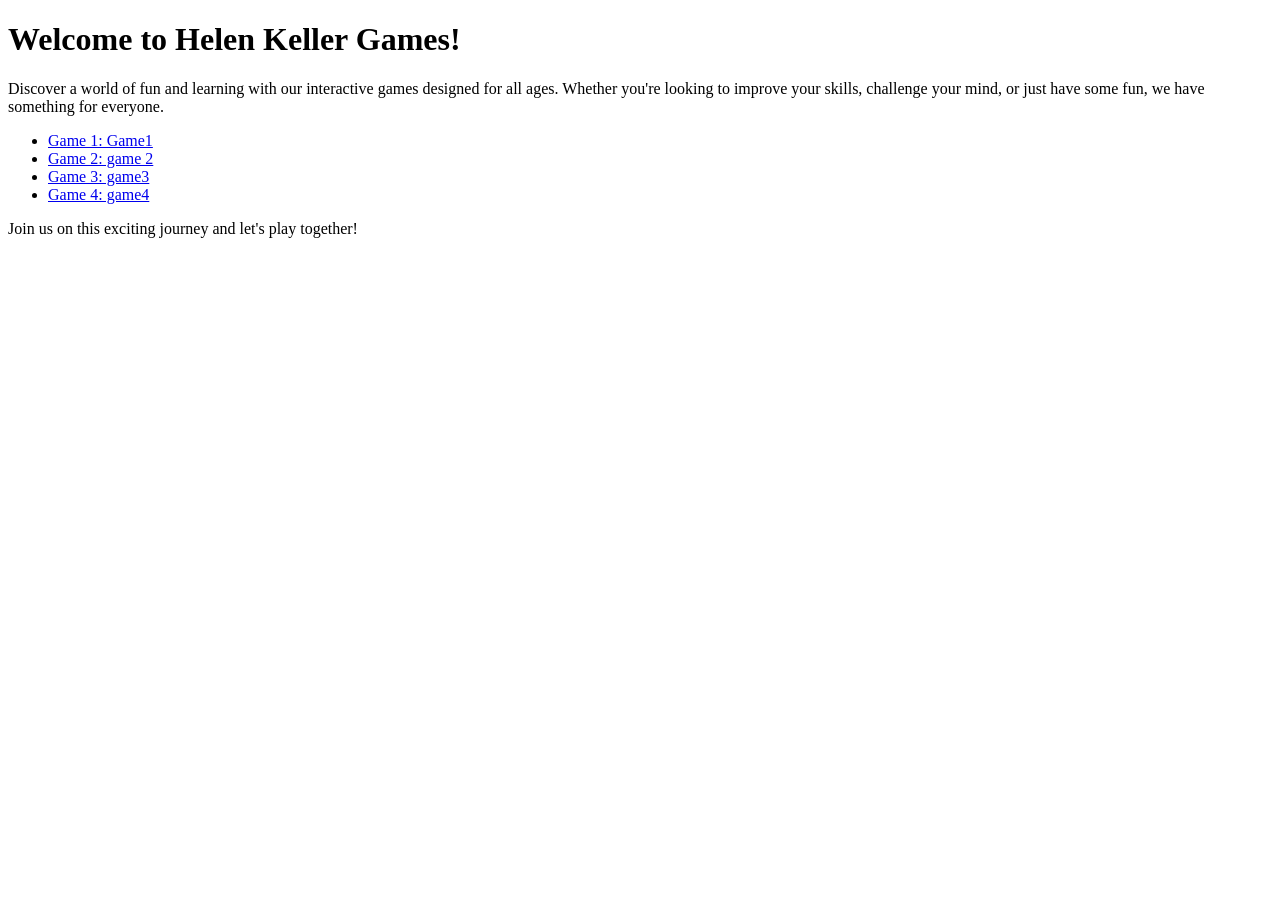
==== index.html @ 1b51964e "Add files via upload" ====
<!DOCTYPE html>
<html lang="en">
<head>
    <meta charset="UTF-8">
    <meta name="viewport" content="width=device-width, initial-scale=1.0">
    <title>Helen Keller Games - Welcome to my interactive games!</title>
</head>
<body>
    <h1>Welcome to Helen Keller Games!</h1>
    <p>Discover a world of fun and learning with our interactive games designed for all ages. Whether you're looking to improve your skills, challenge your mind, or just have some fun, we have something for everyone.</p>
    <ul>
        <li><a href="game1.html">Game 1: Game1</a></li> 
   <!--Note: The game names "Game1", "Game2", "Game3", and "Game4" are placeholders. You can replace them with the actual names of the games you have created.-->
        <li><a href="game2.html">Game 2: game 2</a></li>
        <li><a href="game3.html">Game 3: game3</a></li>
        <li><a href="game4.html">Game 4: game4</a></li>
    </ul>
    <p>Join us on this exciting journey and let's play together!</p>
</body>
</html>
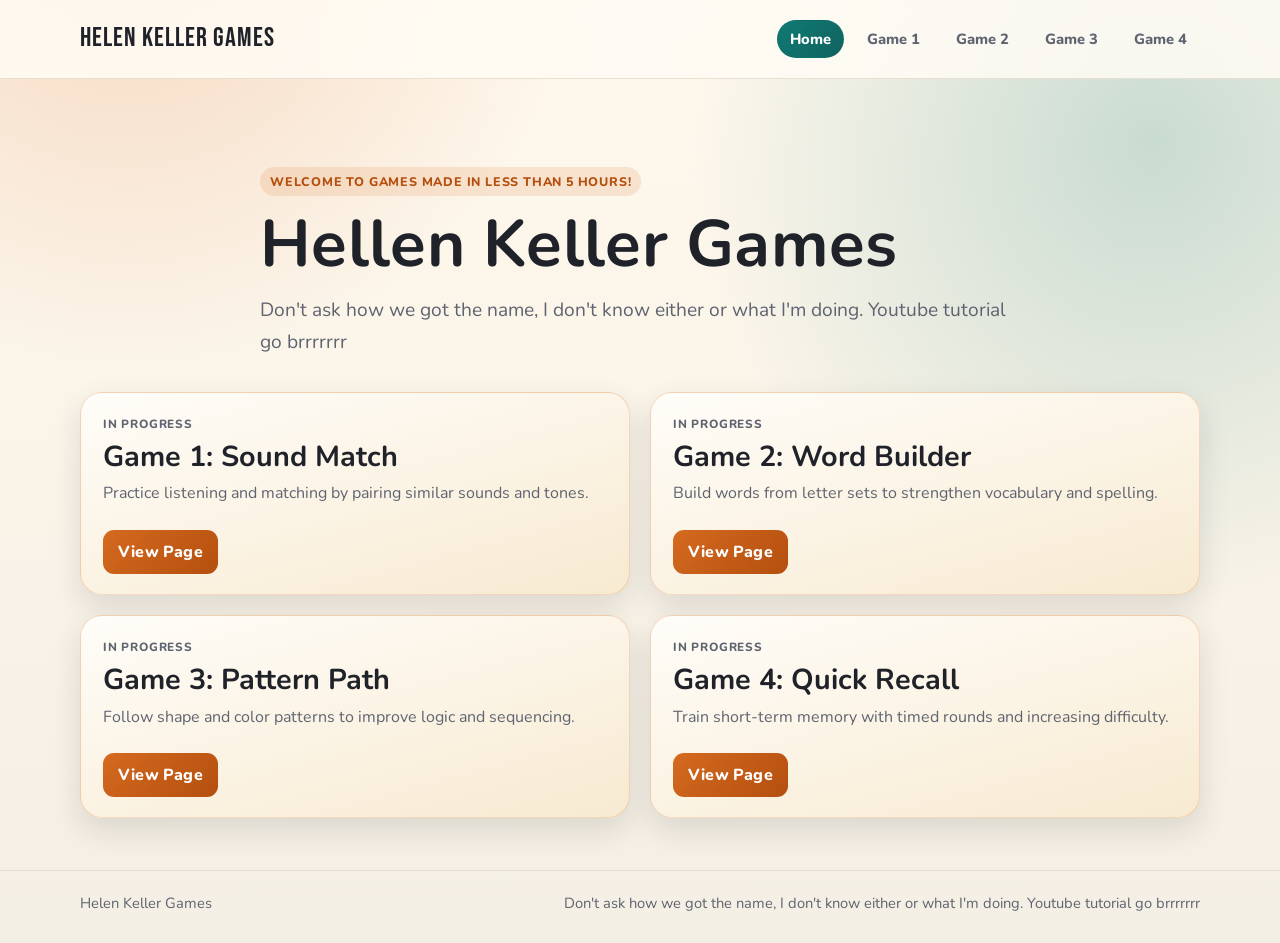
==== commit 63dd4843: "Add files via upload" ====
--- a/index.html
+++ b/index.html
@@ -1,20 +1,86 @@
-<!DOCTYPE html>
-<html lang="en">
-<head>
-    <meta charset="UTF-8">
-    <meta name="viewport" content="width=device-width, initial-scale=1.0">
-    <title>Helen Keller Games - Welcome to my interactive games!</title>
-</head>
-<body>
-    <h1>Welcome to Helen Keller Games!</h1>
-    <p>Discover a world of fun and learning with our interactive games designed for all ages. Whether you're looking to improve your skills, challenge your mind, or just have some fun, we have something for everyone.</p>
-    <ul>
-        <li><a href="game1.html">Game 1: Game1</a></li> 
-   <!--Note: The game names "Game1", "Game2", "Game3", and "Game4" are placeholders. You can replace them with the actual names of the games you have created.-->
-        <li><a href="game2.html">Game 2: game 2</a></li>
-        <li><a href="game3.html">Game 3: game3</a></li>
-        <li><a href="game4.html">Game 4: game4</a></li>
-    </ul>
-    <p>Join us on this exciting journey and let's play together!</p>
-</body>
-</html>
+<!DOCTYPE html>
+<html lang="en">
+<head>
+  <!-- Basic page setup: character encoding, responsive viewport, title, and shared fonts/styles. -->
+  <meta charset="UTF-8" />
+  <meta name="viewport" content="width=device-width, initial-scale=1.0" />
+  <title>Helen Keller Games - Welcome to games made in less than 5 hours!</title>
+  <link rel="preconnect" href="https://fonts.googleapis.com" />
+  <link rel="preconnect" href="https://fonts.gstatic.com" crossorigin />
+  <link href="https://fonts.googleapis.com/css2?family=Bebas+Neue&family=Nunito:wght@400;600;700;800&display=swap" rel="stylesheet" />
+  <link rel="stylesheet" href="styles.css" />
+</head>
+<body class="home-page">
+  <!-- Header: sticky top navigation used to move between Home and each game page. -->
+  <header class="site-header">
+    <div class="container nav-wrap">
+      <a class="brand" href="index.html">Helen Keller Games</a>
+      <nav aria-label="Main navigation">
+        <ul class="nav-list">
+          <li><a href="index.html" class="active">Home</a></li>
+          <li><a href="game1.html">Game 1</a></li>
+          <li><a href="game2.html">Game 2</a></li>
+          <li><a href="game3.html">Game 3</a></li>
+          <li><a href="game4.html">Game 4</a></li>
+        </ul>
+      </nav>
+    </div>
+  </header>
+
+  <main>
+    <!-- Hero: intro text for the homepage (kicker, main heading, and supporting paragraph). -->
+    <section class="hero">
+      <div class="container hero-inner">
+        <p class="kicker">Welcome to games made in less than 5 hours!</p>
+        <!--Top text -->
+        <h1>Hellen Keller Games</h1>
+        <p class="lead">Don't ask how we got the name, I don't know either or what I'm doing. Youtube tutorial go brrrrrrr</p>
+        <!--Bottom text -->
+      </div>
+    </section>
+
+    <!-- Game grid: cards for each game with status, summary, and a link to that game's page. -->
+    <section class="container game-grid" aria-label="Game list">
+      <article class="game-card">
+        <p class="chip">In Progress</p>
+        <h2>Game 1: Sound Match</h2>
+        <p>Practice listening and matching by pairing similar sounds and tones.</p>
+        <a class="btn" href="game1.html">View Page</a>
+      </article>
+
+      <article class="game-card">
+        <p class="chip">In Progress</p>
+        <h2>Game 2: Word Builder</h2>
+        <p>Build words from letter sets to strengthen vocabulary and spelling.</p>
+        <a class="btn" href="game2.html">View Page</a>
+      </article>
+
+      <article class="game-card">
+        <p class="chip">In Progress</p>
+        <h2>Game 3: Pattern Path</h2>
+        <p>Follow shape and color patterns to improve logic and sequencing.</p>
+        <a class="btn" href="game3.html">View Page</a>
+      </article>
+
+      <article class="game-card">
+        <p class="chip">In Progress</p>
+        <h2>Game 4: Quick Recall</h2>
+        <p>Train short-term memory with timed rounds and increasing difficulty.</p>
+        <a class="btn" href="game4.html">View Page</a>
+      </article>
+    </section>
+  </main>
+
+  <!-- Footer: persistent site label and custom footer message. -->
+  <footer class="site-footer">
+    <div class="container footer-inner">
+      <p>Helen Keller Games</p>
+      <p>Don't ask how we got the name, I don't know either or what I'm doing. Youtube tutorial go brrrrrrr</p>
+    </div>
+  </footer>
+</body>
+</html>
+
+
+
+
--- a/styles.css
+++ b/styles.css
@@ -0,0 +1,342 @@
+/* Design tokens: site color palette and shared shadows. */
+:root {
+  --bg: #f4efe4;
+  --ink: #20222a;
+  --muted: #5f6470;
+  --paper: #fffdf8;
+  --sand: #f3d7a6;
+  --orange: #d56a20;
+  --orange-strong: #b44f0e;
+  --teal: #0f7a74;
+  --line: #e7dfd2;
+  --shadow-soft: 0 12px 30px rgba(22, 28, 35, 0.12);
+  --shadow-float: 0 20px 46px rgba(22, 28, 35, 0.18);
+}
+
+/* Global box model reset for predictable sizing. */
+* {
+  box-sizing: border-box;
+}
+
+/* Remove browser default margins/padding. */
+html,
+body {
+  margin: 0;
+  padding: 0;
+}
+
+/* Base page styling: typography, background, and full-height layout. */
+body {
+  font-family: "Nunito", "Segoe UI", sans-serif;
+  color: var(--ink);
+  min-height: 100vh;
+  background:
+    radial-gradient(circle at 10% -10%, rgba(213, 106, 32, 0.24), transparent 30%),
+    radial-gradient(circle at 90% 15%, rgba(15, 122, 116, 0.22), transparent 33%),
+    linear-gradient(180deg, #fff8ed 0%, var(--bg) 100%);
+  display: flex;
+  flex-direction: column;
+}
+
+/* Let main content grow so footer stays at the bottom. */
+main {
+  flex: 1;
+}
+
+/* Shared width container used across pages. */
+.container {
+  width: min(1120px, 92%);
+  margin: 0 auto;
+}
+
+/* Sticky top header with translucent background and blur. */
+.site-header {
+  position: sticky;
+  top: 0;
+  z-index: 40;
+  background: rgba(255, 252, 245, 0.85);
+  backdrop-filter: blur(10px);
+  border-bottom: 1px solid var(--line);
+}
+
+/* Horizontal nav layout container. */
+.nav-wrap {
+  min-height: 78px;
+  display: flex;
+  justify-content: space-between;
+  align-items: center;
+  gap: 12px;
+}
+
+/* Site wordmark styling. */
+.brand {
+  font-family: "Bebas Neue", "Arial Narrow", sans-serif;
+  font-size: clamp(1.7rem, 2.1vw, 2.2rem);
+  letter-spacing: 1px;
+  color: var(--ink);
+  text-decoration: none;
+  line-height: 1;
+}
+
+/* Navigation list layout and spacing. */
+.nav-list {
+  list-style: none;
+  margin: 0;
+  padding: 0;
+  display: flex;
+  align-items: center;
+  gap: 10px;
+  flex-wrap: wrap;
+  justify-content: flex-end;
+}
+
+/* Base nav link style and interaction transition. */
+.nav-list a {
+  display: inline-block;
+  padding: 8px 12px;
+  border-radius: 999px;
+  text-decoration: none;
+  font-weight: 800;
+  font-size: 0.92rem;
+  color: var(--muted);
+  border: 1px solid transparent;
+  transition: transform 160ms ease, background-color 160ms ease, color 160ms ease, border-color 160ms ease;
+}
+
+/* Hover treatment for nav links. */
+.nav-list a:hover {
+  transform: translateY(-1px);
+  border-color: var(--line);
+  color: var(--ink);
+}
+
+/* Active nav item styling. */
+.nav-list a.active {
+  background: linear-gradient(135deg, var(--teal), #11625e);
+  color: #fff;
+}
+
+/* Homepage hero spacing and entrance animation. */
+.hero {
+  padding: clamp(48px, 8vw, 88px) 0 30px;
+  animation: fade-rise 500ms ease-out;
+}
+
+/* Limits the hero text line length. */
+.hero-inner {
+  max-width: 760px;
+}
+
+/* Small highlighted label above heading. */
+.kicker {
+  margin: 0 0 12px;
+  display: inline-block;
+  padding: 6px 10px;
+  border-radius: 999px;
+  background: rgba(213, 106, 32, 0.14);
+  color: var(--orange-strong);
+  font-size: 0.78rem;
+  letter-spacing: 0.8px;
+  text-transform: uppercase;
+  font-weight: 800;
+}
+
+/* Normalize heading spacing and line-height. */
+h1,
+h2,
+h3,
+h4,
+h5,
+h6 {
+  margin-top: 0;
+  line-height: 1.12;
+}
+
+/* Primary heading scale. */
+h1 {
+  margin-bottom: 14px;
+  font-size: clamp(2.2rem, 6vw, 4.1rem);
+  letter-spacing: 0.3px;
+}
+
+/* Secondary heading scale. */
+h2 {
+  font-size: clamp(1.3rem, 2.3vw, 1.8rem);
+  margin-bottom: 8px;
+}
+
+/* Remove default top margin from paragraphs. */
+p {
+  margin-top: 0;
+}
+
+/* Lead paragraph style in the hero area. */
+.lead {
+  margin: 0;
+  font-size: clamp(1.05rem, 2.3vw, 1.2rem);
+  line-height: 1.62;
+  color: var(--muted);
+}
+
+/* Card grid for homepage game entries. */
+.game-grid {
+  display: grid;
+  grid-template-columns: repeat(2, minmax(0, 1fr));
+  gap: 20px;
+  padding: 4px 0 52px;
+}
+
+/* Shared card shell for home/game page cards. */
+.game-card,
+.game-page-card {
+  border-radius: 22px;
+  border: 1px solid rgba(213, 106, 32, 0.24);
+  background:
+    linear-gradient(165deg, #fffdf9 0%, #f7ead1 100%);
+  box-shadow: var(--shadow-soft);
+}
+
+/* Individual homepage card behavior and reveal animation. */
+.game-card {
+  padding: 22px 22px 20px;
+  transform: translateY(0);
+  transition: transform 220ms ease, box-shadow 220ms ease;
+  animation: fade-rise 450ms ease-out both;
+}
+
+/* Stagger the card entrance animations. */
+.game-card:nth-child(2) { animation-delay: 70ms; }
+.game-card:nth-child(3) { animation-delay: 140ms; }
+.game-card:nth-child(4) { animation-delay: 210ms; }
+
+/* Lift card on hover for depth feedback. */
+.game-card:hover {
+  transform: translateY(-4px);
+  box-shadow: var(--shadow-float);
+}
+
+/* Card paragraph readability tuning. */
+.game-card p {
+  color: var(--muted);
+  line-height: 1.55;
+}
+
+/* Small status badge text. */
+.chip {
+  margin-bottom: 8px;
+  font-weight: 800;
+  font-size: 0.74rem;
+  color: #0e615d;
+  text-transform: uppercase;
+  letter-spacing: 0.8px;
+}
+
+/* Reusable button style. */
+.btn {
+  display: inline-block;
+  margin-top: 8px;
+  border: 0;
+  text-decoration: none;
+  font-weight: 800;
+  letter-spacing: 0.2px;
+  color: #fff;
+  background: linear-gradient(135deg, var(--orange), var(--orange-strong));
+  padding: 11px 15px;
+  border-radius: 11px;
+  transition: transform 160ms ease, filter 160ms ease;
+}
+
+/* Button hover motion and brightness bump. */
+.btn:hover {
+  transform: translateY(-1px);
+  filter: brightness(1.06);
+}
+
+/* Vertical spacing for game pages. */
+.page-main {
+  padding: clamp(34px, 6vw, 66px) 0;
+}
+
+/* Game page content card sizing and animation. */
+.game-page-card {
+  max-width: 760px;
+  padding: clamp(22px, 4vw, 34px);
+  animation: fade-rise 420ms ease-out;
+}
+
+/* Text style inside game page cards. */
+.game-page-card p {
+  line-height: 1.6;
+  color: var(--muted);
+}
+
+/* Alternate accent treatment for game pages. */
+.game-page .game-page-card {
+  border-color: rgba(15, 122, 116, 0.25);
+  background: linear-gradient(165deg, #fffdf9 0%, #eaf6f5 100%);
+}
+
+/* Footer container spacing and top border. */
+.site-footer {
+  border-top: 1px solid var(--line);
+  padding: 22px 0 30px;
+}
+
+/* Footer content layout and typography. */
+.footer-inner {
+  display: flex;
+  justify-content: space-between;
+  align-items: center;
+  gap: 10px;
+  color: var(--muted);
+  font-size: 0.92rem;
+}
+
+/* Remove footer paragraph default margin. */
+.footer-inner p {
+  margin: 0;
+}
+
+/* Shared fade/slide entrance animation. */
+@keyframes fade-rise {
+  from {
+    opacity: 0;
+    transform: translateY(10px);
+  }
+
+  to {
+    opacity: 1;
+    transform: translateY(0);
+  }
+}
+
+/* Tablet breakpoint: stack game cards to one column. */
+@media (max-width: 900px) {
+  .game-grid {
+    grid-template-columns: 1fr;
+  }
+}
+
+/* Mobile breakpoint: stack nav/footer and tighten nav link sizing. */
+@media (max-width: 760px) {
+  .nav-wrap {
+    padding: 10px 0 14px;
+    flex-direction: column;
+    align-items: flex-start;
+  }
+
+  .nav-list {
+    width: 100%;
+    justify-content: flex-start;
+  }
+
+  .nav-list a {
+    padding: 8px 10px;
+    font-size: 0.87rem;
+  }
+
+  .footer-inner {
+    flex-direction: column;
+    align-items: flex-start;
+  }
+}
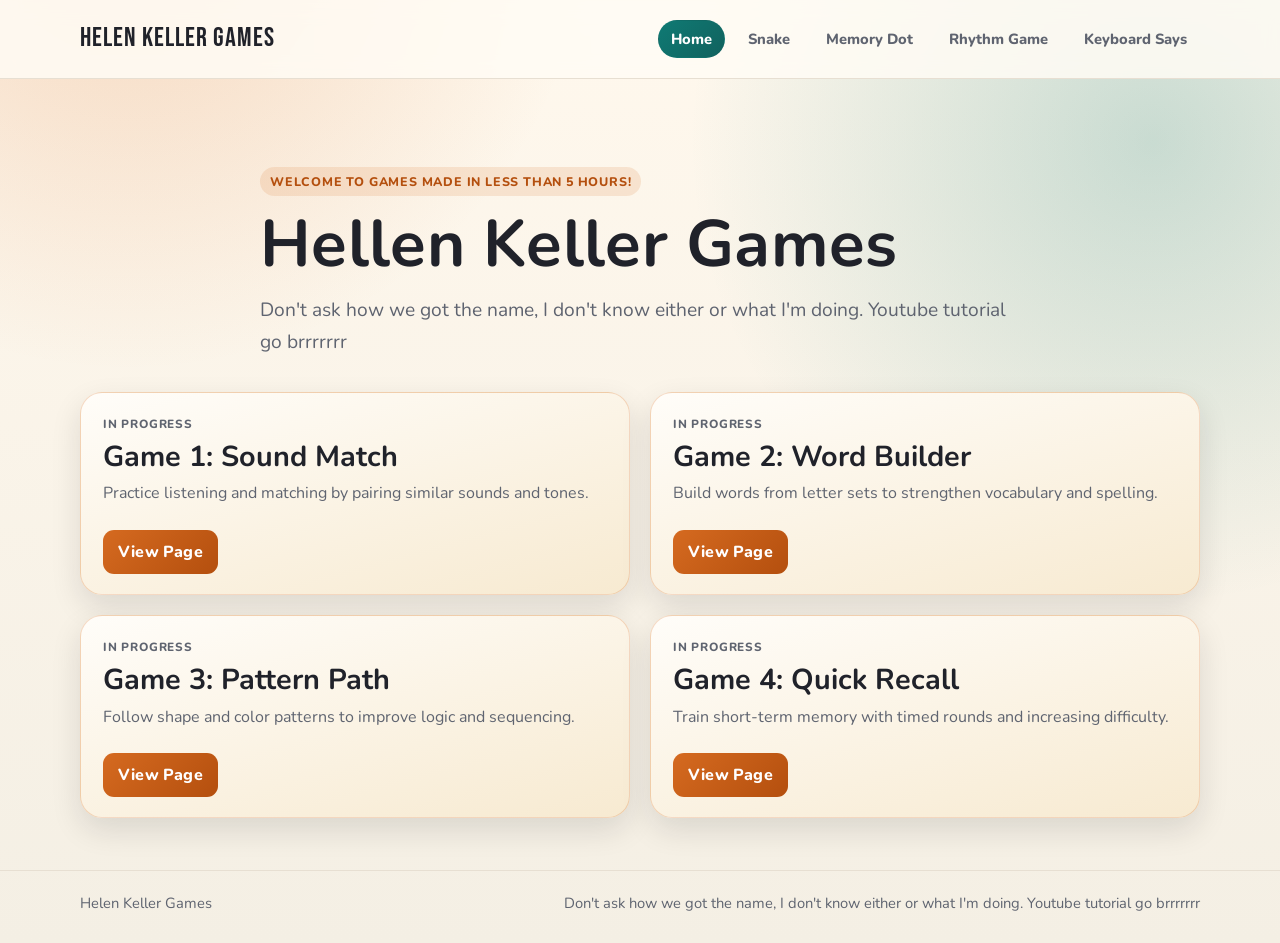
==== commit 85d2a36b: "Update index.html" ====
--- a/index.html
+++ b/index.html
@@ -18,10 +18,10 @@
       <nav aria-label="Main navigation">
         <ul class="nav-list">
           <li><a href="index.html" class="active">Home</a></li>
-          <li><a href="game1.html">Game 1</a></li>
-          <li><a href="game2.html">Game 2</a></li>
-          <li><a href="game3.html">Game 3</a></li>
-          <li><a href="game4.html">Game 4</a></li>
+          <li><a href="game1.html">Snake</a></li>
+          <li><a href="game2.html">Memory Dot</a></li>
+          <li><a href="game3.html">Rhythm Game</a></li>
+          <li><a href="game4.html">Keyboard Says</a></li>
         </ul>
       </nav>
     </div>
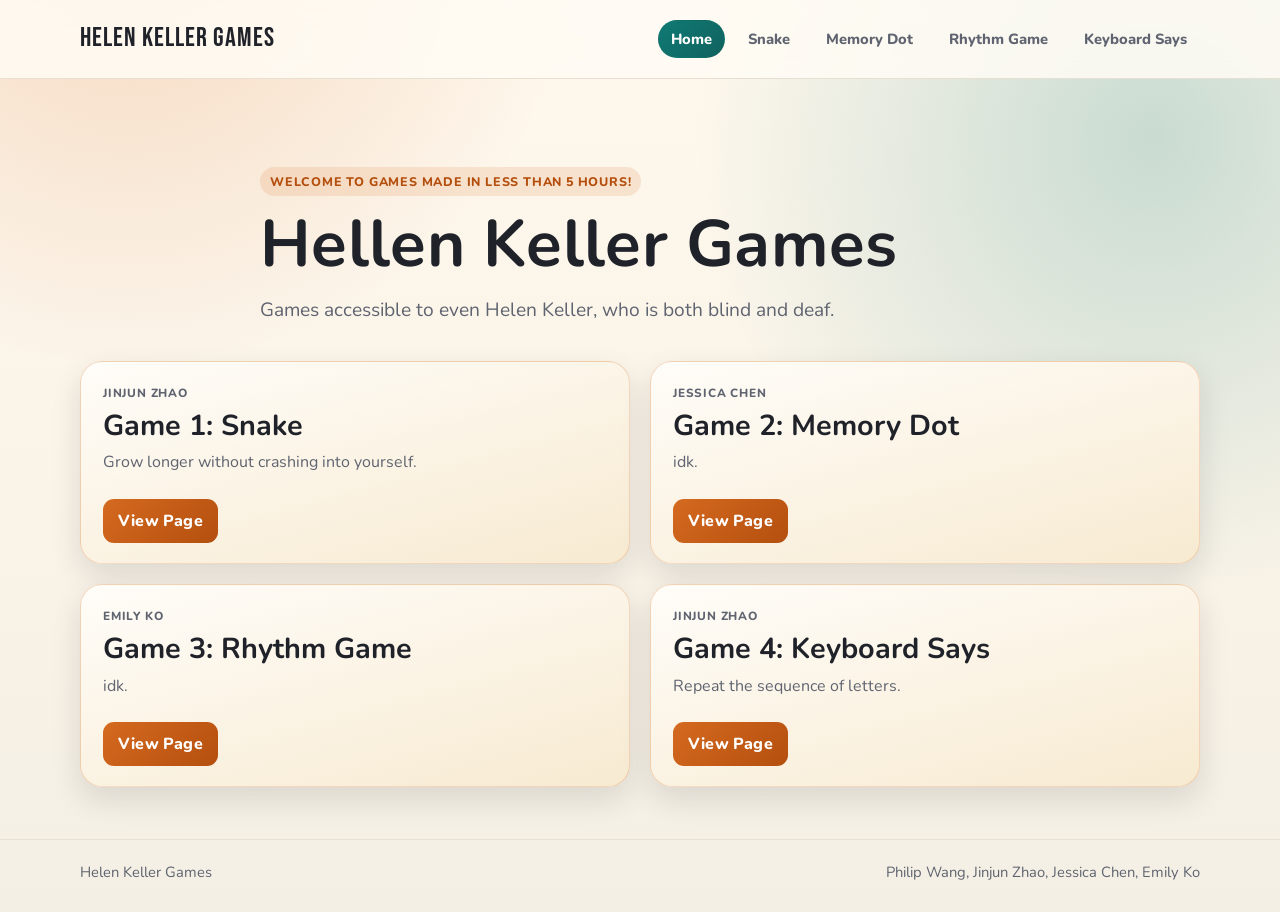
==== commit 0fc5f78b: "Update index.html" ====
--- a/index.html
+++ b/index.html
@@ -34,7 +34,7 @@
         <p class="kicker">Welcome to games made in less than 5 hours!</p>
         <!--Top text -->
         <h1>Hellen Keller Games</h1>
-        <p class="lead">Don't ask how we got the name, I don't know either or what I'm doing. Youtube tutorial go brrrrrrr</p>
+        <p class="lead">Games accessible to even Helen Keller, who is both blind and deaf.</p>
         <!--Bottom text -->
       </div>
     </section>
@@ -42,30 +42,30 @@
     <!-- Game grid: cards for each game with status, summary, and a link to that game's page. -->
     <section class="container game-grid" aria-label="Game list">
       <article class="game-card">
-        <p class="chip">In Progress</p>
-        <h2>Game 1: Sound Match</h2>
-        <p>Practice listening and matching by pairing similar sounds and tones.</p>
+        <p class="chip">Jinjun Zhao</p>
+        <h2>Game 1: Snake</h2>
+        <p>Grow longer without crashing into yourself.</p>
         <a class="btn" href="game1.html">View Page</a>
       </article>
 
       <article class="game-card">
-        <p class="chip">In Progress</p>
-        <h2>Game 2: Word Builder</h2>
-        <p>Build words from letter sets to strengthen vocabulary and spelling.</p>
+        <p class="chip">Jessica Chen</p>
+        <h2>Game 2: Memory Dot</h2>
+        <p>idk.</p>
         <a class="btn" href="game2.html">View Page</a>
       </article>
 
       <article class="game-card">
-        <p class="chip">In Progress</p>
-        <h2>Game 3: Pattern Path</h2>
-        <p>Follow shape and color patterns to improve logic and sequencing.</p>
+        <p class="chip">Emily Ko</p>
+        <h2>Game 3: Rhythm Game</h2>
+        <p>idk.</p>
         <a class="btn" href="game3.html">View Page</a>
       </article>
 
       <article class="game-card">
-        <p class="chip">In Progress</p>
-        <h2>Game 4: Quick Recall</h2>
-        <p>Train short-term memory with timed rounds and increasing difficulty.</p>
+        <p class="chip">Jinjun Zhao</p>
+        <h2>Game 4: Keyboard Says</h2>
+        <p>Repeat the sequence of letters.</p>
         <a class="btn" href="game4.html">View Page</a>
       </article>
     </section>
@@ -75,7 +75,7 @@
   <footer class="site-footer">
     <div class="container footer-inner">
       <p>Helen Keller Games</p>
-      <p>Don't ask how we got the name, I don't know either or what I'm doing. Youtube tutorial go brrrrrrr</p>
+      <p>Philip Wang, Jinjun Zhao, Jessica Chen, Emily Ko</p>
     </div>
   </footer>
 </body>
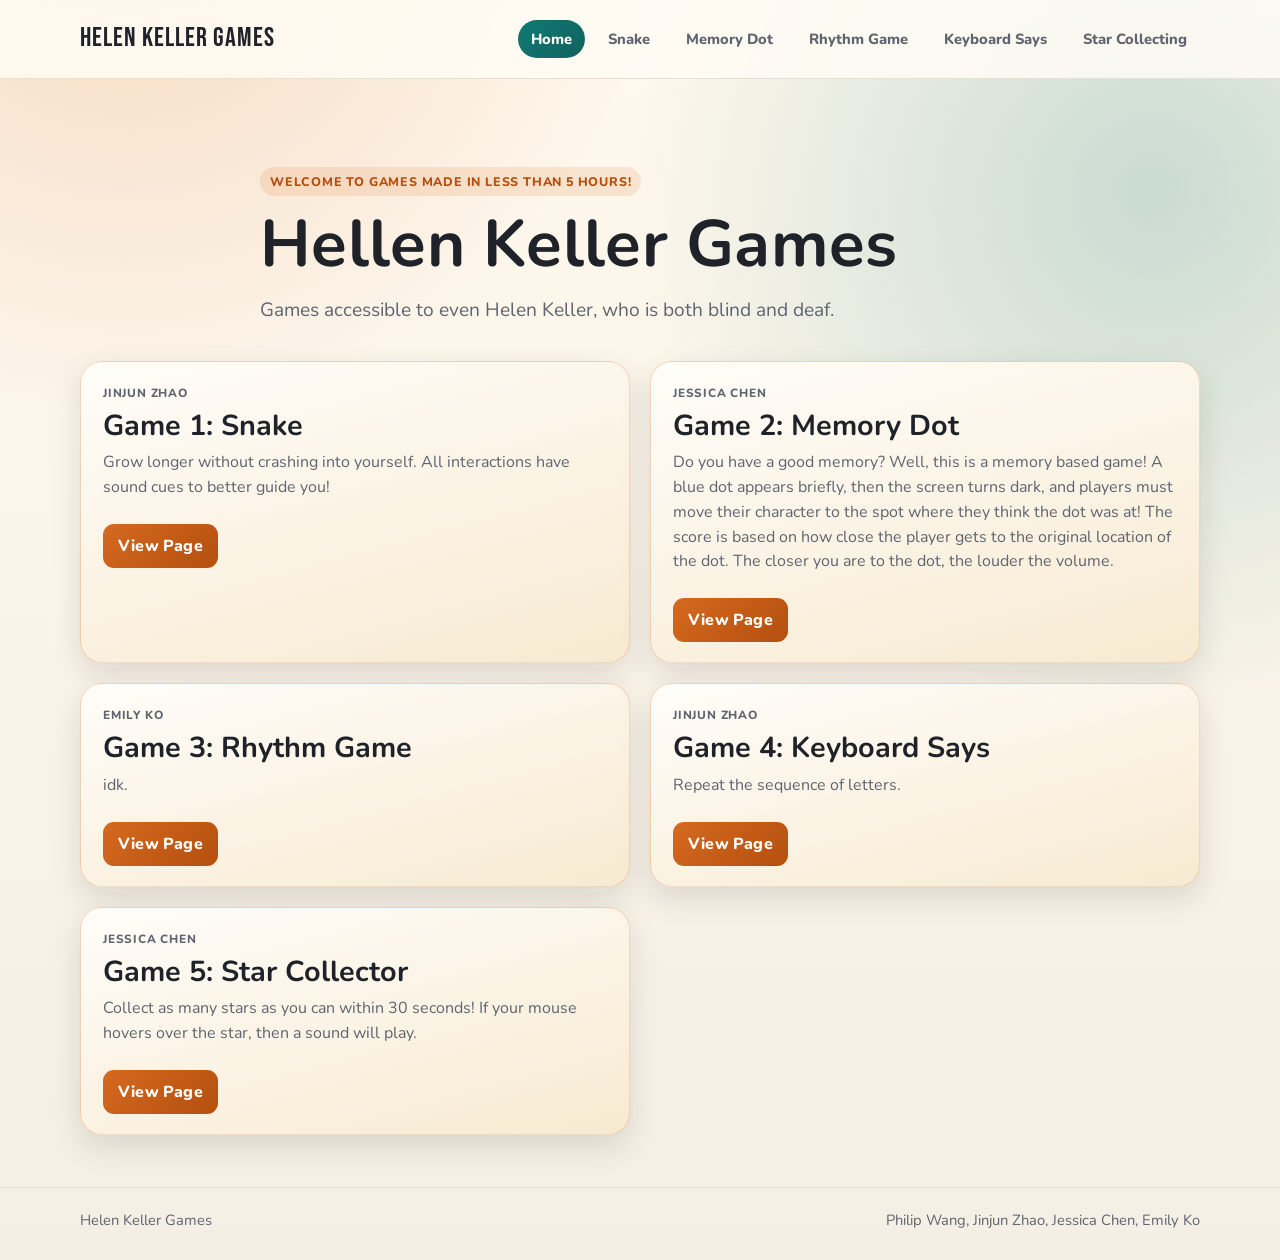
==== commit 6b5b690e: "Update index.html" ====
--- a/index.html
+++ b/index.html
@@ -1,7 +1,6 @@
 <!DOCTYPE html>
 <html lang="en">
 <head>
-  <!-- Basic page setup: character encoding, responsive viewport, title, and shared fonts/styles. -->
   <meta charset="UTF-8" />
   <meta name="viewport" content="width=device-width, initial-scale=1.0" />
   <title>Helen Keller Games - Welcome to games made in less than 5 hours!</title>
@@ -11,7 +10,6 @@
   <link rel="stylesheet" href="styles.css" />
 </head>
 <body class="home-page">
-  <!-- Header: sticky top navigation used to move between Home and each game page. -->
   <header class="site-header">
     <div class="container nav-wrap">
       <a class="brand" href="index.html">Helen Keller Games</a>
@@ -22,56 +20,53 @@
           <li><a href="game2.html">Memory Dot</a></li>
           <li><a href="game3.html">Rhythm Game</a></li>
           <li><a href="game4.html">Keyboard Says</a></li>
+          <li><a href="game5.html">Star Collecting</a></li>
         </ul>
       </nav>
     </div>
   </header>
-
   <main>
-    <!-- Hero: intro text for the homepage (kicker, main heading, and supporting paragraph). -->
     <section class="hero">
       <div class="container hero-inner">
         <p class="kicker">Welcome to games made in less than 5 hours!</p>
-        <!--Top text -->
         <h1>Hellen Keller Games</h1>
         <p class="lead">Games accessible to even Helen Keller, who is both blind and deaf.</p>
-        <!--Bottom text -->
       </div>
     </section>
-
-    <!-- Game grid: cards for each game with status, summary, and a link to that game's page. -->
     <section class="container game-grid" aria-label="Game list">
       <article class="game-card">
         <p class="chip">Jinjun Zhao</p>
         <h2>Game 1: Snake</h2>
-        <p>Grow longer without crashing into yourself.</p>
+        <p>Grow longer without crashing into yourself. All interactions have sound cues to better guide you!</p>
         <a class="btn" href="game1.html">View Page</a>
       </article>
-
       <article class="game-card">
         <p class="chip">Jessica Chen</p>
         <h2>Game 2: Memory Dot</h2>
-        <p>idk.</p>
+        <p>Do you have a good memory? Well, this is a memory based game! A blue dot appears briefly, then the screen turns dark, and players must move their character to the spot where they think the dot was at! The score is based on how close the player gets to the original location of the dot. The closer you are to the dot, the louder the volume. 
+</p>
         <a class="btn" href="game2.html">View Page</a>
       </article>
-
       <article class="game-card">
         <p class="chip">Emily Ko</p>
         <h2>Game 3: Rhythm Game</h2>
         <p>idk.</p>
         <a class="btn" href="game3.html">View Page</a>
       </article>
-
       <article class="game-card">
         <p class="chip">Jinjun Zhao</p>
         <h2>Game 4: Keyboard Says</h2>
         <p>Repeat the sequence of letters.</p>
         <a class="btn" href="game4.html">View Page</a>
       </article>
+      <article class="game-card">
+        <p class="chip">Jessica Chen</p>
+        <h2>Game 5: Star Collector</h2>
+        <p>Collect as many stars as you can within 30 seconds! If your mouse hovers over the star, then a sound will play. </p>
+        <a class="btn" href="game4.html">View Page</a>
+      </article>
     </section>
   </main>
-
-  <!-- Footer: persistent site label and custom footer message. -->
   <footer class="site-footer">
     <div class="container footer-inner">
       <p>Helen Keller Games</p>
@@ -80,7 +75,3 @@
   </footer>
 </body>
 </html>
-
-
-
-
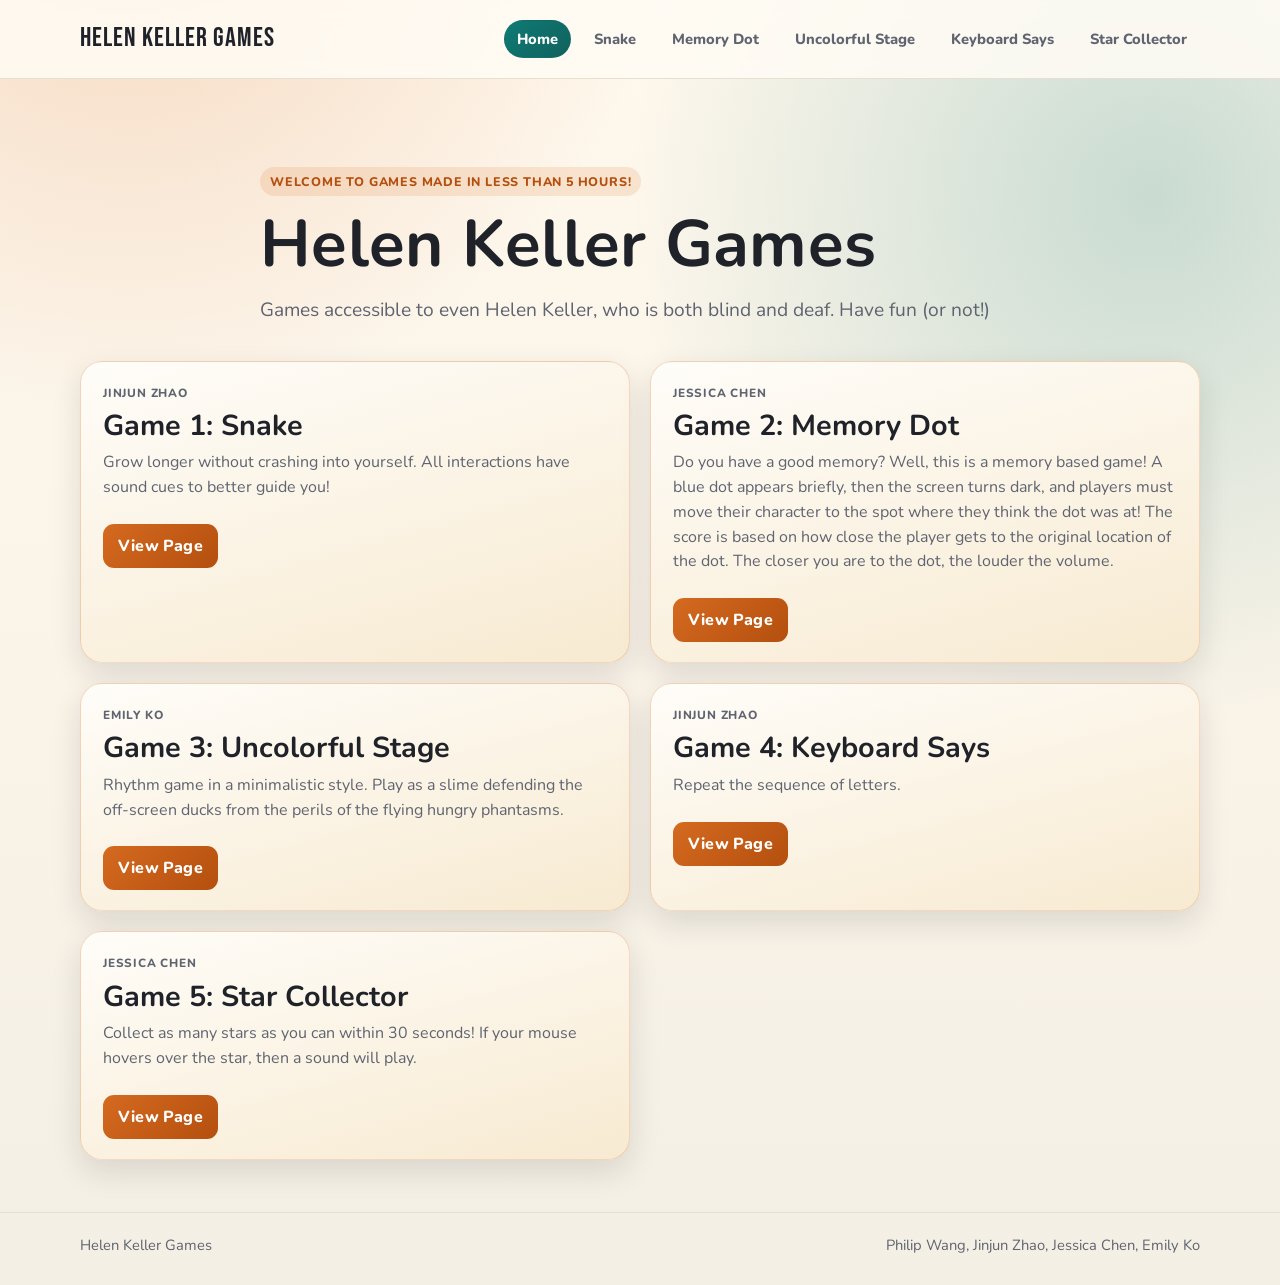
==== commit 65d80f25: "Update index.html" ====
--- a/index.html
+++ b/index.html
@@ -18,9 +18,9 @@
           <li><a href="index.html" class="active">Home</a></li>
           <li><a href="game1.html">Snake</a></li>
           <li><a href="game2.html">Memory Dot</a></li>
-          <li><a href="game3.html">Rhythm Game</a></li>
+          <li><a href="game3.html">Uncolorful Stage</a></li>
           <li><a href="game4.html">Keyboard Says</a></li>
-          <li><a href="game5.html">Star Collecting</a></li>
+          <li><a href="game5.html">Star Collector</a></li>
         </ul>
       </nav>
     </div>
@@ -29,8 +29,8 @@
     <section class="hero">
       <div class="container hero-inner">
         <p class="kicker">Welcome to games made in less than 5 hours!</p>
-        <h1>Hellen Keller Games</h1>
-        <p class="lead">Games accessible to even Helen Keller, who is both blind and deaf.</p>
+        <h1>Helen Keller Games</h1>
+        <p class="lead">Games accessible to even Helen Keller, who is both blind and deaf. Have fun (or not!)</p>
       </div>
     </section>
     <section class="container game-grid" aria-label="Game list">
@@ -49,8 +49,8 @@
       </article>
       <article class="game-card">
         <p class="chip">Emily Ko</p>
-        <h2>Game 3: Rhythm Game</h2>
-        <p>idk.</p>
+        <h2>Game 3: Uncolorful Stage</h2>
+        <p>Rhythm game in a minimalistic style. Play as a slime defending the off-screen ducks from the perils of the flying hungry phantasms.</p>
         <a class="btn" href="game3.html">View Page</a>
       </article>
       <article class="game-card">
--- a/styles.css
+++ b/styles.css
@@ -1,342 +1,343 @@
-/* Design tokens: site color palette and shared shadows. */
-:root {
-  --bg: #f4efe4;
-  --ink: #20222a;
-  --muted: #5f6470;
-  --paper: #fffdf8;
-  --sand: #f3d7a6;
-  --orange: #d56a20;
-  --orange-strong: #b44f0e;
-  --teal: #0f7a74;
-  --line: #e7dfd2;
-  --shadow-soft: 0 12px 30px rgba(22, 28, 35, 0.12);
-  --shadow-float: 0 20px 46px rgba(22, 28, 35, 0.18);
-}
-
-/* Global box model reset for predictable sizing. */
-* {
-  box-sizing: border-box;
-}
-
-/* Remove browser default margins/padding. */
-html,
-body {
-  margin: 0;
-  padding: 0;
-}
-
-/* Base page styling: typography, background, and full-height layout. */
-body {
-  font-family: "Nunito", "Segoe UI", sans-serif;
-  color: var(--ink);
-  min-height: 100vh;
-  background:
-    radial-gradient(circle at 10% -10%, rgba(213, 106, 32, 0.24), transparent 30%),
-    radial-gradient(circle at 90% 15%, rgba(15, 122, 116, 0.22), transparent 33%),
-    linear-gradient(180deg, #fff8ed 0%, var(--bg) 100%);
-  display: flex;
-  flex-direction: column;
-}
-
-/* Let main content grow so footer stays at the bottom. */
-main {
-  flex: 1;
-}
-
-/* Shared width container used across pages. */
-.container {
-  width: min(1120px, 92%);
-  margin: 0 auto;
-}
-
-/* Sticky top header with translucent background and blur. */
-.site-header {
-  position: sticky;
-  top: 0;
-  z-index: 40;
-  background: rgba(255, 252, 245, 0.85);
-  backdrop-filter: blur(10px);
-  border-bottom: 1px solid var(--line);
-}
-
-/* Horizontal nav layout container. */
-.nav-wrap {
-  min-height: 78px;
-  display: flex;
-  justify-content: space-between;
-  align-items: center;
-  gap: 12px;
-}
-
-/* Site wordmark styling. */
-.brand {
-  font-family: "Bebas Neue", "Arial Narrow", sans-serif;
-  font-size: clamp(1.7rem, 2.1vw, 2.2rem);
-  letter-spacing: 1px;
-  color: var(--ink);
-  text-decoration: none;
-  line-height: 1;
-}
-
-/* Navigation list layout and spacing. */
-.nav-list {
-  list-style: none;
-  margin: 0;
-  padding: 0;
-  display: flex;
-  align-items: center;
-  gap: 10px;
-  flex-wrap: wrap;
-  justify-content: flex-end;
-}
-
-/* Base nav link style and interaction transition. */
-.nav-list a {
-  display: inline-block;
-  padding: 8px 12px;
-  border-radius: 999px;
-  text-decoration: none;
-  font-weight: 800;
-  font-size: 0.92rem;
-  color: var(--muted);
-  border: 1px solid transparent;
-  transition: transform 160ms ease, background-color 160ms ease, color 160ms ease, border-color 160ms ease;
-}
-
-/* Hover treatment for nav links. */
-.nav-list a:hover {
-  transform: translateY(-1px);
-  border-color: var(--line);
-  color: var(--ink);
-}
-
-/* Active nav item styling. */
-.nav-list a.active {
-  background: linear-gradient(135deg, var(--teal), #11625e);
-  color: #fff;
-}
-
-/* Homepage hero spacing and entrance animation. */
-.hero {
-  padding: clamp(48px, 8vw, 88px) 0 30px;
-  animation: fade-rise 500ms ease-out;
-}
-
-/* Limits the hero text line length. */
-.hero-inner {
-  max-width: 760px;
-}
-
-/* Small highlighted label above heading. */
-.kicker {
-  margin: 0 0 12px;
-  display: inline-block;
-  padding: 6px 10px;
-  border-radius: 999px;
-  background: rgba(213, 106, 32, 0.14);
-  color: var(--orange-strong);
-  font-size: 0.78rem;
-  letter-spacing: 0.8px;
-  text-transform: uppercase;
-  font-weight: 800;
-}
-
-/* Normalize heading spacing and line-height. */
-h1,
-h2,
-h3,
-h4,
-h5,
-h6 {
-  margin-top: 0;
-  line-height: 1.12;
-}
-
-/* Primary heading scale. */
-h1 {
-  margin-bottom: 14px;
-  font-size: clamp(2.2rem, 6vw, 4.1rem);
-  letter-spacing: 0.3px;
-}
-
-/* Secondary heading scale. */
-h2 {
-  font-size: clamp(1.3rem, 2.3vw, 1.8rem);
-  margin-bottom: 8px;
-}
-
-/* Remove default top margin from paragraphs. */
-p {
-  margin-top: 0;
-}
-
-/* Lead paragraph style in the hero area. */
-.lead {
-  margin: 0;
-  font-size: clamp(1.05rem, 2.3vw, 1.2rem);
-  line-height: 1.62;
-  color: var(--muted);
-}
-
-/* Card grid for homepage game entries. */
-.game-grid {
-  display: grid;
-  grid-template-columns: repeat(2, minmax(0, 1fr));
-  gap: 20px;
-  padding: 4px 0 52px;
-}
-
-/* Shared card shell for home/game page cards. */
-.game-card,
-.game-page-card {
-  border-radius: 22px;
-  border: 1px solid rgba(213, 106, 32, 0.24);
-  background:
-    linear-gradient(165deg, #fffdf9 0%, #f7ead1 100%);
-  box-shadow: var(--shadow-soft);
-}
-
-/* Individual homepage card behavior and reveal animation. */
-.game-card {
-  padding: 22px 22px 20px;
-  transform: translateY(0);
-  transition: transform 220ms ease, box-shadow 220ms ease;
-  animation: fade-rise 450ms ease-out both;
-}
-
-/* Stagger the card entrance animations. */
-.game-card:nth-child(2) { animation-delay: 70ms; }
-.game-card:nth-child(3) { animation-delay: 140ms; }
-.game-card:nth-child(4) { animation-delay: 210ms; }
-
-/* Lift card on hover for depth feedback. */
-.game-card:hover {
-  transform: translateY(-4px);
-  box-shadow: var(--shadow-float);
-}
-
-/* Card paragraph readability tuning. */
-.game-card p {
-  color: var(--muted);
-  line-height: 1.55;
-}
-
-/* Small status badge text. */
-.chip {
-  margin-bottom: 8px;
-  font-weight: 800;
-  font-size: 0.74rem;
-  color: #0e615d;
-  text-transform: uppercase;
-  letter-spacing: 0.8px;
-}
-
-/* Reusable button style. */
-.btn {
-  display: inline-block;
-  margin-top: 8px;
-  border: 0;
-  text-decoration: none;
-  font-weight: 800;
-  letter-spacing: 0.2px;
-  color: #fff;
-  background: linear-gradient(135deg, var(--orange), var(--orange-strong));
-  padding: 11px 15px;
-  border-radius: 11px;
-  transition: transform 160ms ease, filter 160ms ease;
-}
-
-/* Button hover motion and brightness bump. */
-.btn:hover {
-  transform: translateY(-1px);
-  filter: brightness(1.06);
-}
-
-/* Vertical spacing for game pages. */
-.page-main {
-  padding: clamp(34px, 6vw, 66px) 0;
-}
-
-/* Game page content card sizing and animation. */
-.game-page-card {
-  max-width: 760px;
-  padding: clamp(22px, 4vw, 34px);
-  animation: fade-rise 420ms ease-out;
-}
-
-/* Text style inside game page cards. */
-.game-page-card p {
-  line-height: 1.6;
-  color: var(--muted);
-}
-
-/* Alternate accent treatment for game pages. */
-.game-page .game-page-card {
-  border-color: rgba(15, 122, 116, 0.25);
-  background: linear-gradient(165deg, #fffdf9 0%, #eaf6f5 100%);
-}
-
-/* Footer container spacing and top border. */
-.site-footer {
-  border-top: 1px solid var(--line);
-  padding: 22px 0 30px;
-}
-
-/* Footer content layout and typography. */
-.footer-inner {
-  display: flex;
-  justify-content: space-between;
-  align-items: center;
-  gap: 10px;
-  color: var(--muted);
-  font-size: 0.92rem;
-}
-
-/* Remove footer paragraph default margin. */
-.footer-inner p {
-  margin: 0;
-}
-
-/* Shared fade/slide entrance animation. */
-@keyframes fade-rise {
-  from {
-    opacity: 0;
-    transform: translateY(10px);
-  }
-
-  to {
-    opacity: 1;
-    transform: translateY(0);
-  }
-}
-
-/* Tablet breakpoint: stack game cards to one column. */
-@media (max-width: 900px) {
-  .game-grid {
-    grid-template-columns: 1fr;
-  }
-}
-
-/* Mobile breakpoint: stack nav/footer and tighten nav link sizing. */
-@media (max-width: 760px) {
-  .nav-wrap {
-    padding: 10px 0 14px;
-    flex-direction: column;
-    align-items: flex-start;
-  }
-
-  .nav-list {
-    width: 100%;
-    justify-content: flex-start;
-  }
-
-  .nav-list a {
-    padding: 8px 10px;
-    font-size: 0.87rem;
-  }
-
-  .footer-inner {
-    flex-direction: column;
-    align-items: flex-start;
-  }
-}
+/* Site color palette and shared shadows. Check colors later. */
+:root {
+  --bg: #f4efe4;
+  --ink: #20222a;
+  --muted: #5f6470;
+  --paper: #fffdf8;
+  --sand: #f3d7a6;
+  --orange: #d56a20;
+  --orange-strong: #b44f0e;
+  --teal: #0f7a74;
+  --line: #e7dfd2;
+  --shadow-soft: 0 12px 30px rgba(22, 28, 35, 0.12);
+  --shadow-float: 0 20px 46px rgba(22, 28, 35, 0.18);
+}
+
+/* Global sizing. */
+* {
+  box-sizing: border-box;
+}
+
+/* Remove browser default margins/padding. the original was not good looking. */
+html,
+body {
+  margin: 0;
+  padding: 0;
+}
+
+/* The font and how they are implimented. */
+body {
+  font-family: "Nunito", "Segoe UI", sans-serif;
+  color: var(--ink);
+  min-height: 100vh;
+  background:
+    radial-gradient(circle at 10% -10%, rgba(213, 106, 32, 0.24), transparent 30%),
+    radial-gradient(circle at 90% 15%, rgba(15, 122, 116, 0.22), transparent 33%),
+    linear-gradient(180deg, #fff8ed 0%, var(--bg) 100%);
+  display: flex;
+  flex-direction: column;
+}
+
+/* Let main content grow so footer stays at the bottom. */
+main {
+  flex: 1;
+}
+
+/* Same width container used across pages. */
+.container {
+  width: min(1120px, 92%);
+  margin: 0 auto;
+}
+
+/* Sticky top header with translucent background and blur. I am very proud of this. */
+.site-header {
+  position: sticky;
+  top: 0;
+  z-index: 40;
+  background: rgba(255, 252, 245, 0.85);
+  backdrop-filter: blur(10px);
+  border-bottom: 1px solid var(--line);
+}
+
+/* Horizontal nav layout container. */
+.nav-wrap {
+  min-height: 78px;
+  display: flex;
+  justify-content: space-between;
+  align-items: center;
+  gap: 12px;
+}
+
+/* Site wordmark styling. */
+.brand {
+  font-family: "Bebas Neue", "Arial Narrow", sans-serif;
+  font-size: clamp(1.7rem, 2.1vw, 2.2rem);
+  letter-spacing: 1px;
+  color: var(--ink);
+  text-decoration: none;
+  line-height: 1;
+}
+
+/* Navigation list layout and spacing. I think this is acurate, I don't know if this is standardized across screens. */
+.nav-list {
+  list-style: none;
+  margin: 0;
+  padding: 0;
+  display: flex;
+  align-items: center;
+  gap: 10px;
+  flex-wrap: wrap;
+  justify-content: flex-end;
+}
+
+/* Base nav link format and transition after touch */
+.nav-list a {
+  display: inline-block;
+  padding: 8px 12px;
+  border-radius: 999px;
+  text-decoration: none;
+  font-weight: 800;
+  font-size: 0.92rem;
+  color: var(--muted);
+  border: 1px solid transparent;
+  transition: transform 160ms ease, background-color 160ms ease, color 160ms ease, border-color 160ms ease;
+}
+
+/* Hover reaction for nav links. I don't think this works. */
+.nav-list a:hover {
+  transform: translateY(-1px);
+  border-color: var(--line);
+  color: var(--ink);
+}
+
+/* Active nav item styling. */
+.nav-list a.active {
+  background: linear-gradient(135deg, var(--teal), #11625e);
+  color: #fff;
+}
+
+/* Homepage spacing */
+.hero {
+  padding: clamp(48px, 8vw, 88px) 0 30px;
+  animation: fade-rise 500ms ease-out;
+}
+
+/* Limits the length of text on index. */
+.hero-inner {
+  max-width: 760px;
+}
+
+/* Small highlighted label above heading. */
+.kicker {
+  margin: 0 0 12px;
+  display: inline-block;
+  padding: 6px 10px;
+  border-radius: 999px;
+  background: rgba(213, 106, 32, 0.14);
+  color: var(--orange-strong);
+  font-size: 0.78rem;
+  letter-spacing: 0.8px;
+  text-transform: uppercase;
+  font-weight: 800;
+}
+
+/* Normalize heading spacing and line-height. */
+h1,
+h2,
+h3,
+h4,
+h5,
+h6 {
+  margin-top: 0;
+  line-height: 1.12;
+}
+
+/* Primary heading scale. */
+h1 {
+  margin-bottom: 14px;
+  font-size: clamp(2.2rem, 6vw, 4.1rem);
+  letter-spacing: 0.3px;
+}
+
+/* Secondary heading scale. Hopefully this doesn't overide everything. */
+h2 {
+  font-size: clamp(1.3rem, 2.3vw, 1.8rem);
+  margin-bottom: 8px;
+}
+
+/* Remove default top margin from paragraphs. */
+p {
+  margin-top: 0;
+}
+
+/* Lead paragraph style in the hero area. */
+.lead {
+  margin: 0;
+  font-size: clamp(1.05rem, 2.3vw, 1.2rem);
+  line-height: 1.62;
+  color: var(--muted);
+}
+
+/* Card grid for homepage game entries. */
+.game-grid {
+  display: grid;
+  grid-template-columns: repeat(2, minmax(0, 1fr));
+  gap: 20px;
+  padding: 4px 0 52px;
+}
+
+/* Shared card shell for home/game page cards. */
+.game-card,
+.game-page-card {
+  border-radius: 22px;
+  border: 1px solid rgba(213, 106, 32, 0.24);
+  background:
+    linear-gradient(165deg, #fffdf9 0%, #f7ead1 100%);
+  box-shadow: var(--shadow-soft);
+}
+
+/* Individual homepage card behavior and reveal animation. */
+.game-card {
+  padding: 22px 22px 20px;
+  transform: translateY(0);
+  transition: transform 220ms ease, box-shadow 220ms ease;
+  animation: fade-rise 450ms ease-out both;
+}
+
+/* Stagger the card entrance animations. */
+.game-card:nth-child(2) { animation-delay: 70ms; }
+.game-card:nth-child(3) { animation-delay: 140ms; }
+.game-card:nth-child(4) { animation-delay: 210ms; }
+
+/* Lift card on hover for depth feedback. */
+.game-card:hover {
+  transform: translateY(-4px);
+  box-shadow: var(--shadow-float);
+}
+
+/* Card paragraph readability tuning. */
+.game-card p {
+  color: var(--muted);
+  line-height: 1.55;
+}
+
+/* Small status badge text. */
+.chip {
+  margin-bottom: 8px;
+  font-weight: 800;
+  font-size: 0.74rem;
+  color: #0e615d;
+  text-transform: uppercase;
+  letter-spacing: 0.8px;
+}
+
+/* Reusable button style. */
+.btn {
+  display: inline-block;
+  margin-top: 8px;
+  border: 0;
+  text-decoration: none;
+  font-weight: 800;
+  letter-spacing: 0.2px;
+  color: #fff;
+  background: linear-gradient(135deg, var(--orange), var(--orange-strong));
+  padding: 11px 15px;
+  border-radius: 11px;
+  transition: transform 160ms ease, filter 160ms ease;
+}
+
+/* Button hover motion and brightness bump. */
+.btn:hover {
+  transform: translateY(-1px);
+  filter: brightness(1.06);
+}
+
+/* Vertical spacing for game pages. */
+.page-main {
+  padding: clamp(34px, 6vw, 66px) 0;
+}
+
+/* Game page content card sizing and animation. */
+.game-page-card {
+  max-width: 760px;
+  padding: clamp(22px, 4vw, 34px);
+  animation: fade-rise 420ms ease-out;
+}
+
+/* Text style inside game page cards. */
+.game-page-card p {
+  line-height: 1.6;
+  color: var(--muted);
+}
+
+/* Alternate accent treatment for game pages. */
+.game-page .game-page-card {
+  border-color: rgba(15, 122, 116, 0.25);
+  background: linear-gradient(165deg, #fffdf9 0%, #eaf6f5 100%);
+}
+
+/* Footer container spacing and top border. */
+.site-footer {
+  border-top: 1px solid var(--line);
+  padding: 22px 0 30px;
+}
+
+/* Footer content layout and typography. */
+.footer-inner {
+  display: flex;
+  justify-content: space-between;
+  align-items: center;
+  gap: 10px;
+  color: var(--muted);
+  font-size: 0.92rem;
+}
+
+/* Remove footer paragraph default margin. */
+.footer-inner p {
+  margin: 0;
+}
+
+/* Shared fade/slide entrance animation. */
+@keyframes fade-rise {
+  from {
+    opacity: 0;
+    transform: translateY(10px);
+  }
+
+  to {
+    opacity: 1;
+    transform: translateY(0);
+  }
+}
+
+/* Tablet breakpoint: stack game cards to one column. */
+@media (max-width: 900px) {
+  .game-grid {
+    grid-template-columns: 1fr;
+  }
+}
+
+/* Mobile breakpoint: stack nav/footer and tighten nav link sizing. */
+@media (max-width: 760px) {
+  .nav-wrap {
+    padding: 10px 0 14px;
+    flex-direction: column;
+    align-items: flex-start;
+  }
+
+  .nav-list {
+    width: 100%;
+    justify-content: flex-start;
+  }
+
+  .nav-list a {
+    padding: 8px 10px;
+    font-size: 0.87rem;
+  }
+
+  .footer-inner {
+    flex-direction: column;
+    align-items: flex-start;
+  }
+}
+
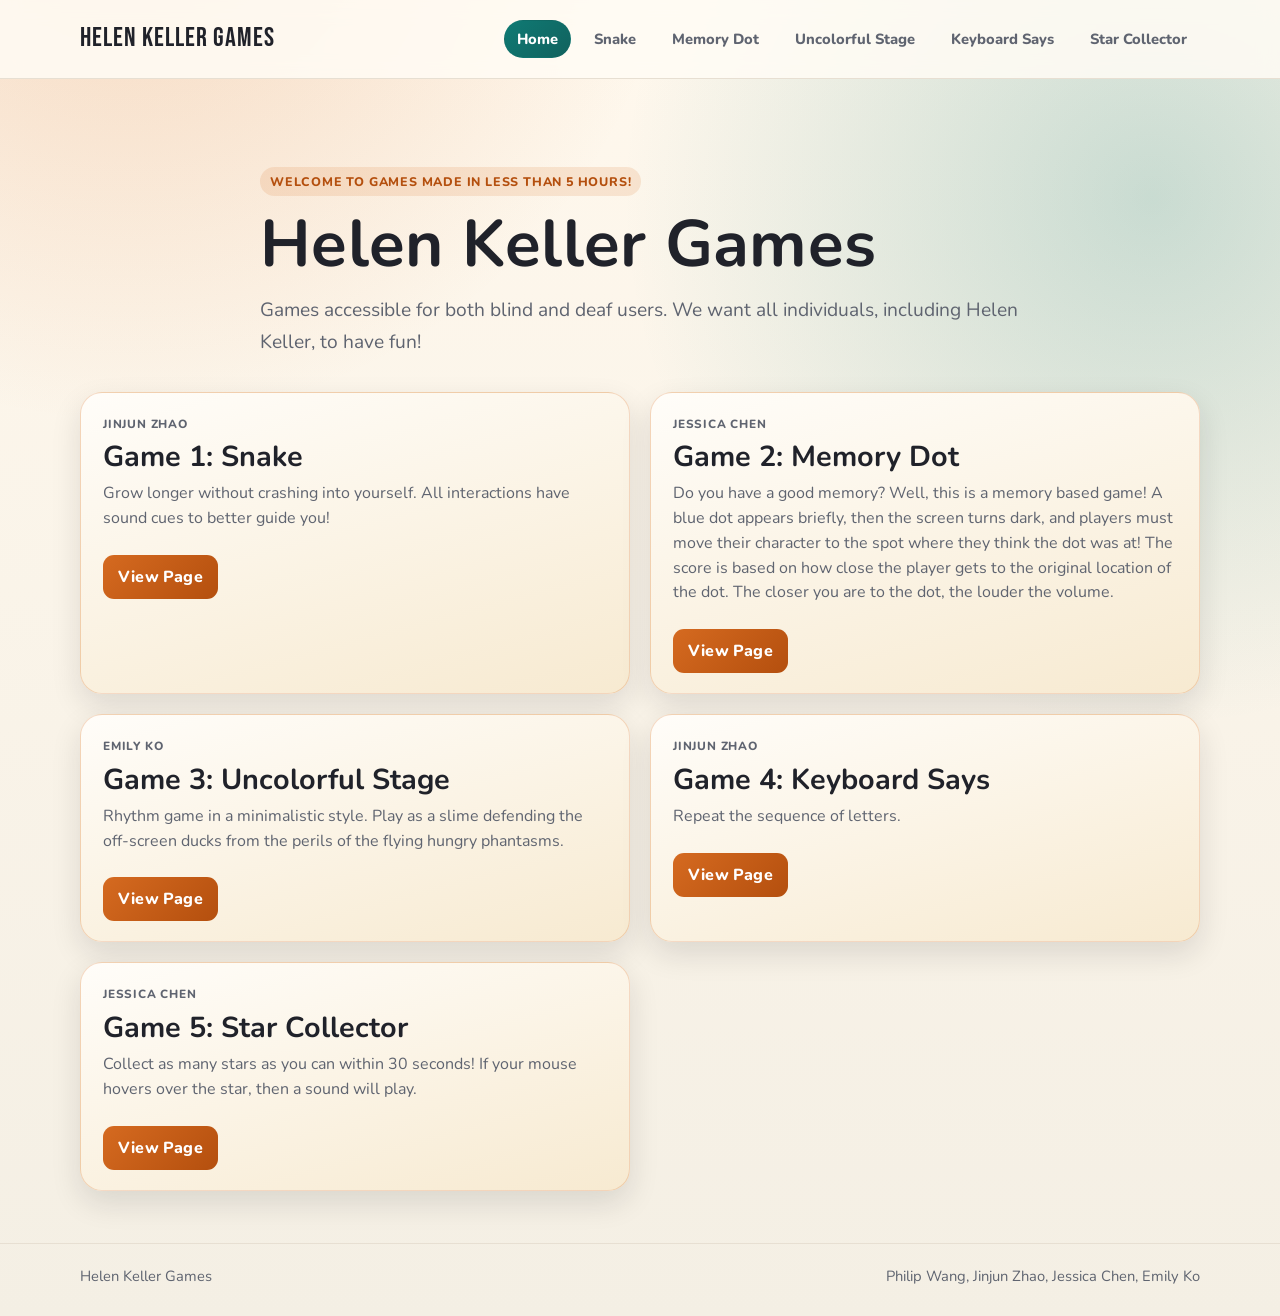
==== commit dd033aa8: "Update index.html" ====
--- a/index.html
+++ b/index.html
@@ -30,7 +30,7 @@
       <div class="container hero-inner">
         <p class="kicker">Welcome to games made in less than 5 hours!</p>
         <h1>Helen Keller Games</h1>
-        <p class="lead">Games accessible to even Helen Keller, who is both blind and deaf. Have fun (or not!)</p>
+        <p class="lead">Games accessible for both blind and deaf users. We want all individuals, including Helen Keller, to have fun!</p>
       </div>
     </section>
     <section class="container game-grid" aria-label="Game list">
